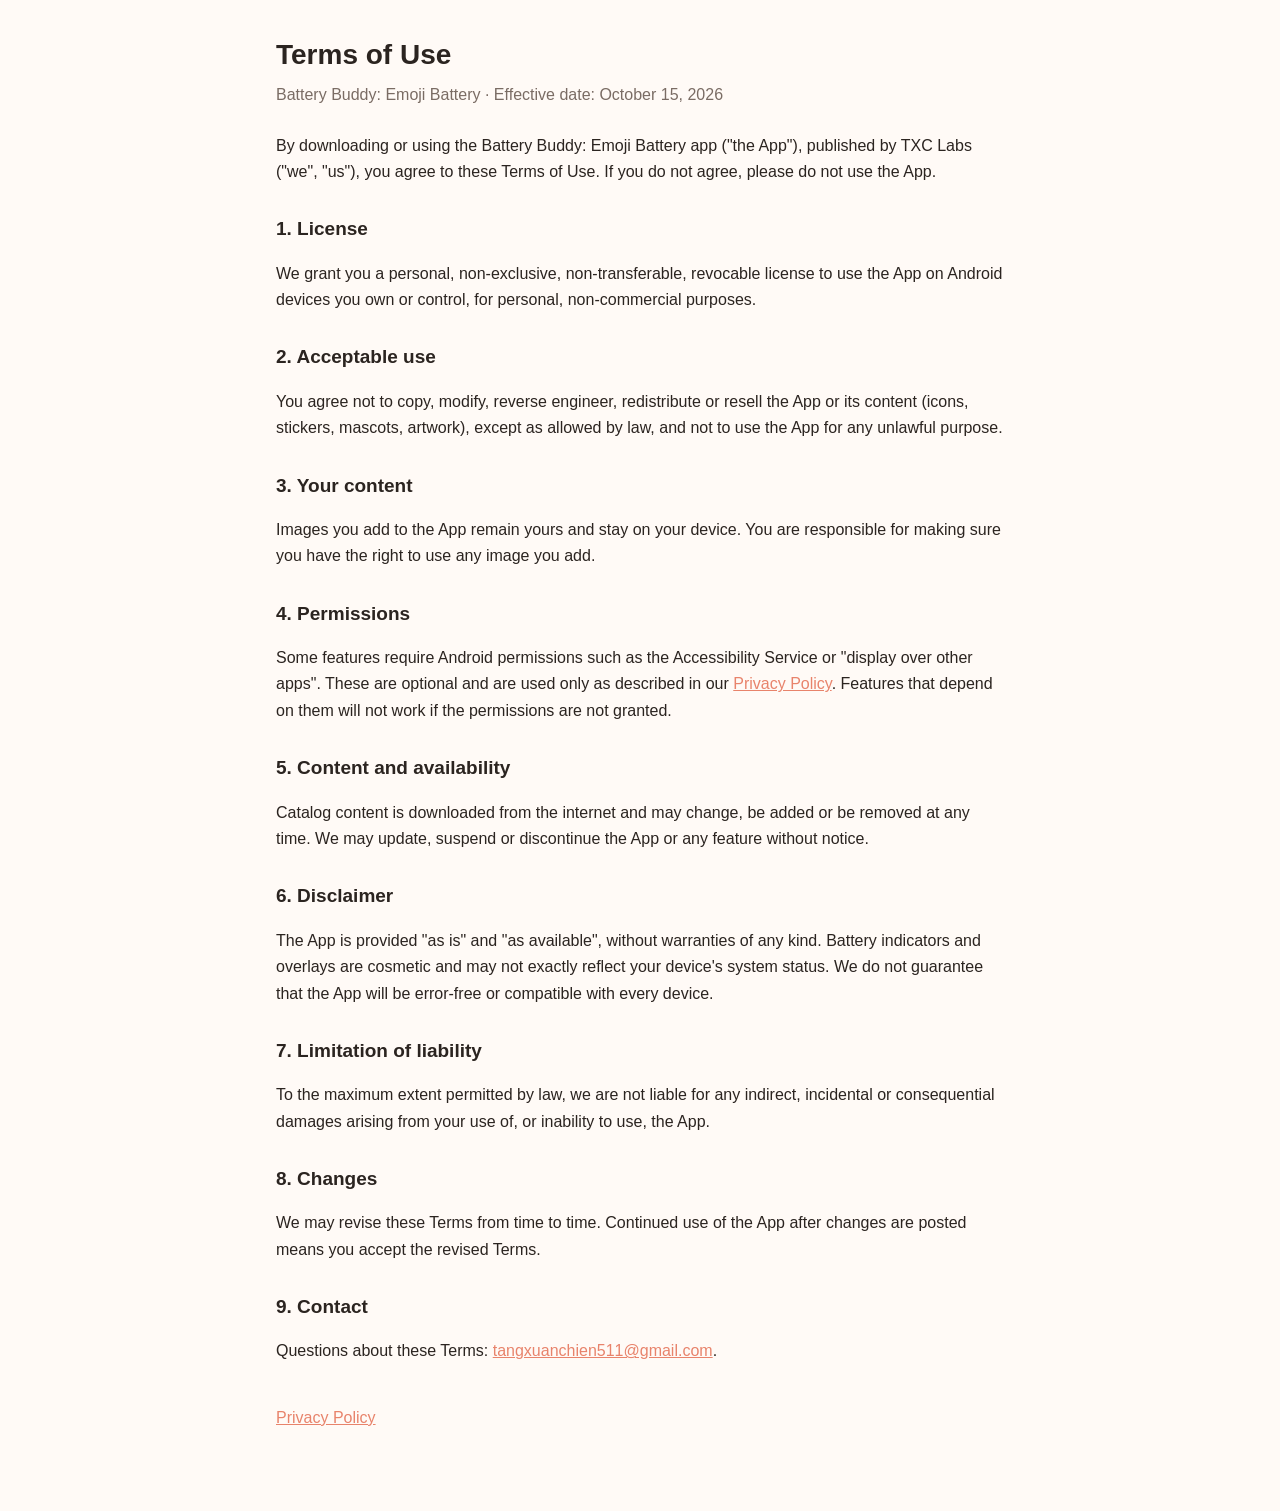
==== terms-of-use.html @ 054ae493 "Add privacy policy and terms of use pages" ====
<!doctype html>
<html lang="en">
<head>
<meta charset="utf-8">
<meta name="viewport" content="width=device-width, initial-scale=1">
<title>Terms of Use – Battery Buddy</title>
<link rel="stylesheet" href="style.css">
</head>
<body>
<main>
<h1>Terms of Use</h1>
<p class="meta">Battery Buddy: Emoji Battery · Effective date: October 15, 2026</p>

<p>By downloading or using the Battery Buddy: Emoji Battery app ("the App"), published by TXC Labs ("we", "us"), you agree to these Terms of Use. If you do not agree, please do not use the App.</p>

<h2>1. License</h2>
<p>We grant you a personal, non-exclusive, non-transferable, revocable license to use the App on Android devices you own or control, for personal, non-commercial purposes.</p>

<h2>2. Acceptable use</h2>
<p>You agree not to copy, modify, reverse engineer, redistribute or resell the App or its content (icons, stickers, mascots, artwork), except as allowed by law, and not to use the App for any unlawful purpose.</p>

<h2>3. Your content</h2>
<p>Images you add to the App remain yours and stay on your device. You are responsible for making sure you have the right to use any image you add.</p>

<h2>4. Permissions</h2>
<p>Some features require Android permissions such as the Accessibility Service or "display over other apps". These are optional and are used only as described in our <a href="privacy-policy.html">Privacy Policy</a>. Features that depend on them will not work if the permissions are not granted.</p>

<h2>5. Content and availability</h2>
<p>Catalog content is downloaded from the internet and may change, be added or be removed at any time. We may update, suspend or discontinue the App or any feature without notice.</p>

<h2>6. Disclaimer</h2>
<p>The App is provided "as is" and "as available", without warranties of any kind. Battery indicators and overlays are cosmetic and may not exactly reflect your device's system status. We do not guarantee that the App will be error-free or compatible with every device.</p>

<h2>7. Limitation of liability</h2>
<p>To the maximum extent permitted by law, we are not liable for any indirect, incidental or consequential damages arising from your use of, or inability to use, the App.</p>

<h2>8. Changes</h2>
<p>We may revise these Terms from time to time. Continued use of the App after changes are posted means you accept the revised Terms.</p>

<h2>9. Contact</h2>
<p>Questions about these Terms: <a href="mailto:tangxuanchien511@gmail.com">tangxuanchien511@gmail.com</a>.</p>

<p class="links"><a href="privacy-policy.html">Privacy Policy</a></p>
</main>
</body>
</html>
---- style.css ----
:root { --bg: #fffaf6; --text: #2b2420; --muted: #7a6c64; --accent: #e8836b; }
@media (prefers-color-scheme: dark) {
  :root { --bg: #1d1916; --text: #f1e9e4; --muted: #b3a59c; --accent: #f29a83; }
}
* { box-sizing: border-box; }
body { margin: 0; background: var(--bg); color: var(--text);
  font: 16px/1.65 -apple-system, BlinkMacSystemFont, "Segoe UI", Roboto, sans-serif; }
main { max-width: 760px; margin: 0 auto; padding: 32px 16px 64px; }
h1 { font-size: 28px; margin: 0 0 4px; }
h2 { font-size: 19px; margin: 28px 0 8px; }
.meta { color: var(--muted); margin: 0 0 24px; }
a { color: var(--accent); }
code { font-size: 14px; }
ul { padding-left: 22px; }
.links { margin-top: 40px; }
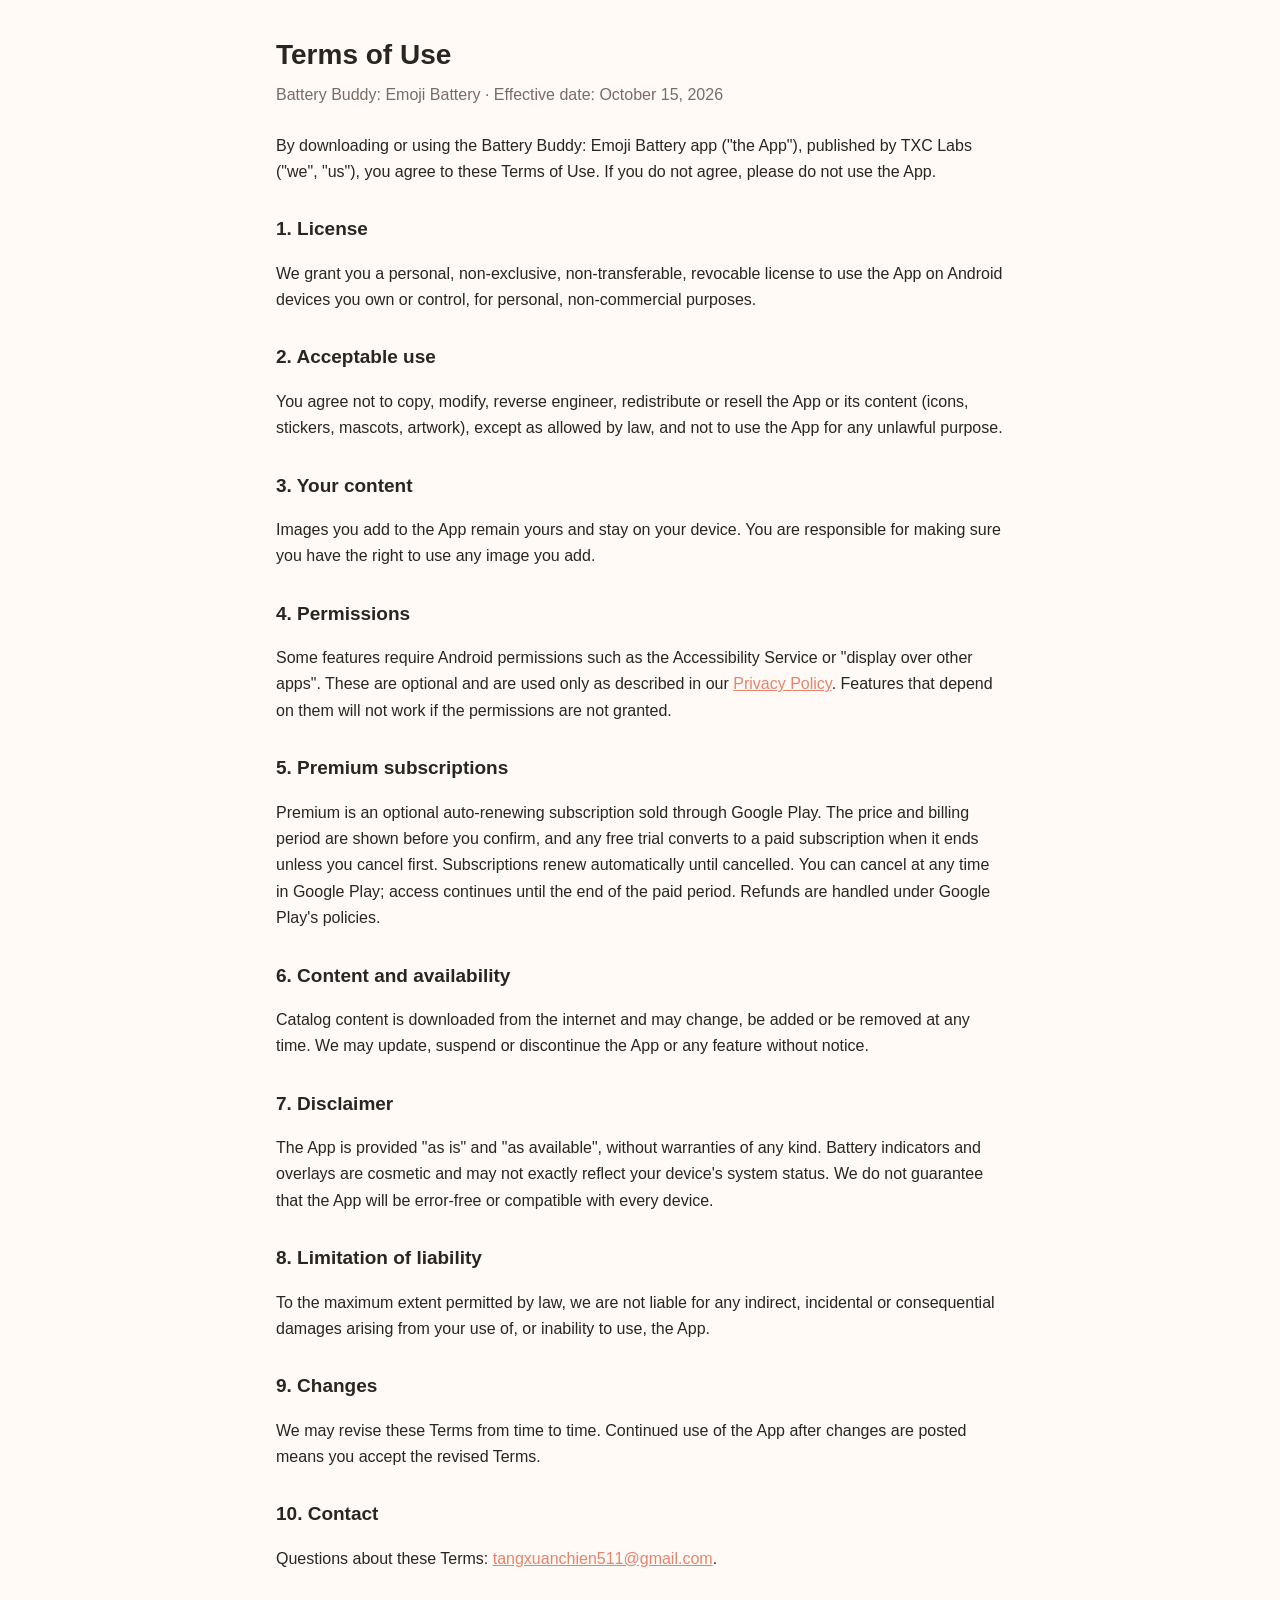
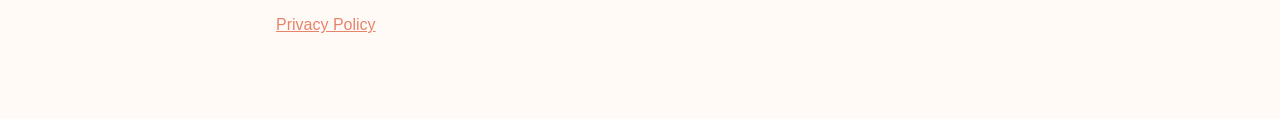
==== commit 0c86b9a4: "[POLICY] Disclose AdMob ads, Premium subscriptions and Firebase Remote Config The live policy still " ====
--- a/terms-of-use.html
+++ b/terms-of-use.html
@@ -25,19 +25,22 @@
 <h2>4. Permissions</h2>
 <p>Some features require Android permissions such as the Accessibility Service or "display over other apps". These are optional and are used only as described in our <a href="privacy-policy.html">Privacy Policy</a>. Features that depend on them will not work if the permissions are not granted.</p>
 
-<h2>5. Content and availability</h2>
+<h2>5. Premium subscriptions</h2>
+<p>Premium is an optional auto-renewing subscription sold through Google Play. The price and billing period are shown before you confirm, and any free trial converts to a paid subscription when it ends unless you cancel first. Subscriptions renew automatically until cancelled. You can cancel at any time in Google Play; access continues until the end of the paid period. Refunds are handled under Google Play's policies.</p>
+
+<h2>6. Content and availability</h2>
 <p>Catalog content is downloaded from the internet and may change, be added or be removed at any time. We may update, suspend or discontinue the App or any feature without notice.</p>
 
-<h2>6. Disclaimer</h2>
+<h2>7. Disclaimer</h2>
 <p>The App is provided "as is" and "as available", without warranties of any kind. Battery indicators and overlays are cosmetic and may not exactly reflect your device's system status. We do not guarantee that the App will be error-free or compatible with every device.</p>
 
-<h2>7. Limitation of liability</h2>
+<h2>8. Limitation of liability</h2>
 <p>To the maximum extent permitted by law, we are not liable for any indirect, incidental or consequential damages arising from your use of, or inability to use, the App.</p>
 
-<h2>8. Changes</h2>
+<h2>9. Changes</h2>
 <p>We may revise these Terms from time to time. Continued use of the App after changes are posted means you accept the revised Terms.</p>
 
-<h2>9. Contact</h2>
+<h2>10. Contact</h2>
 <p>Questions about these Terms: <a href="mailto:tangxuanchien511@gmail.com">tangxuanchien511@gmail.com</a>.</p>
 
 <p class="links"><a href="privacy-policy.html">Privacy Policy</a></p>
